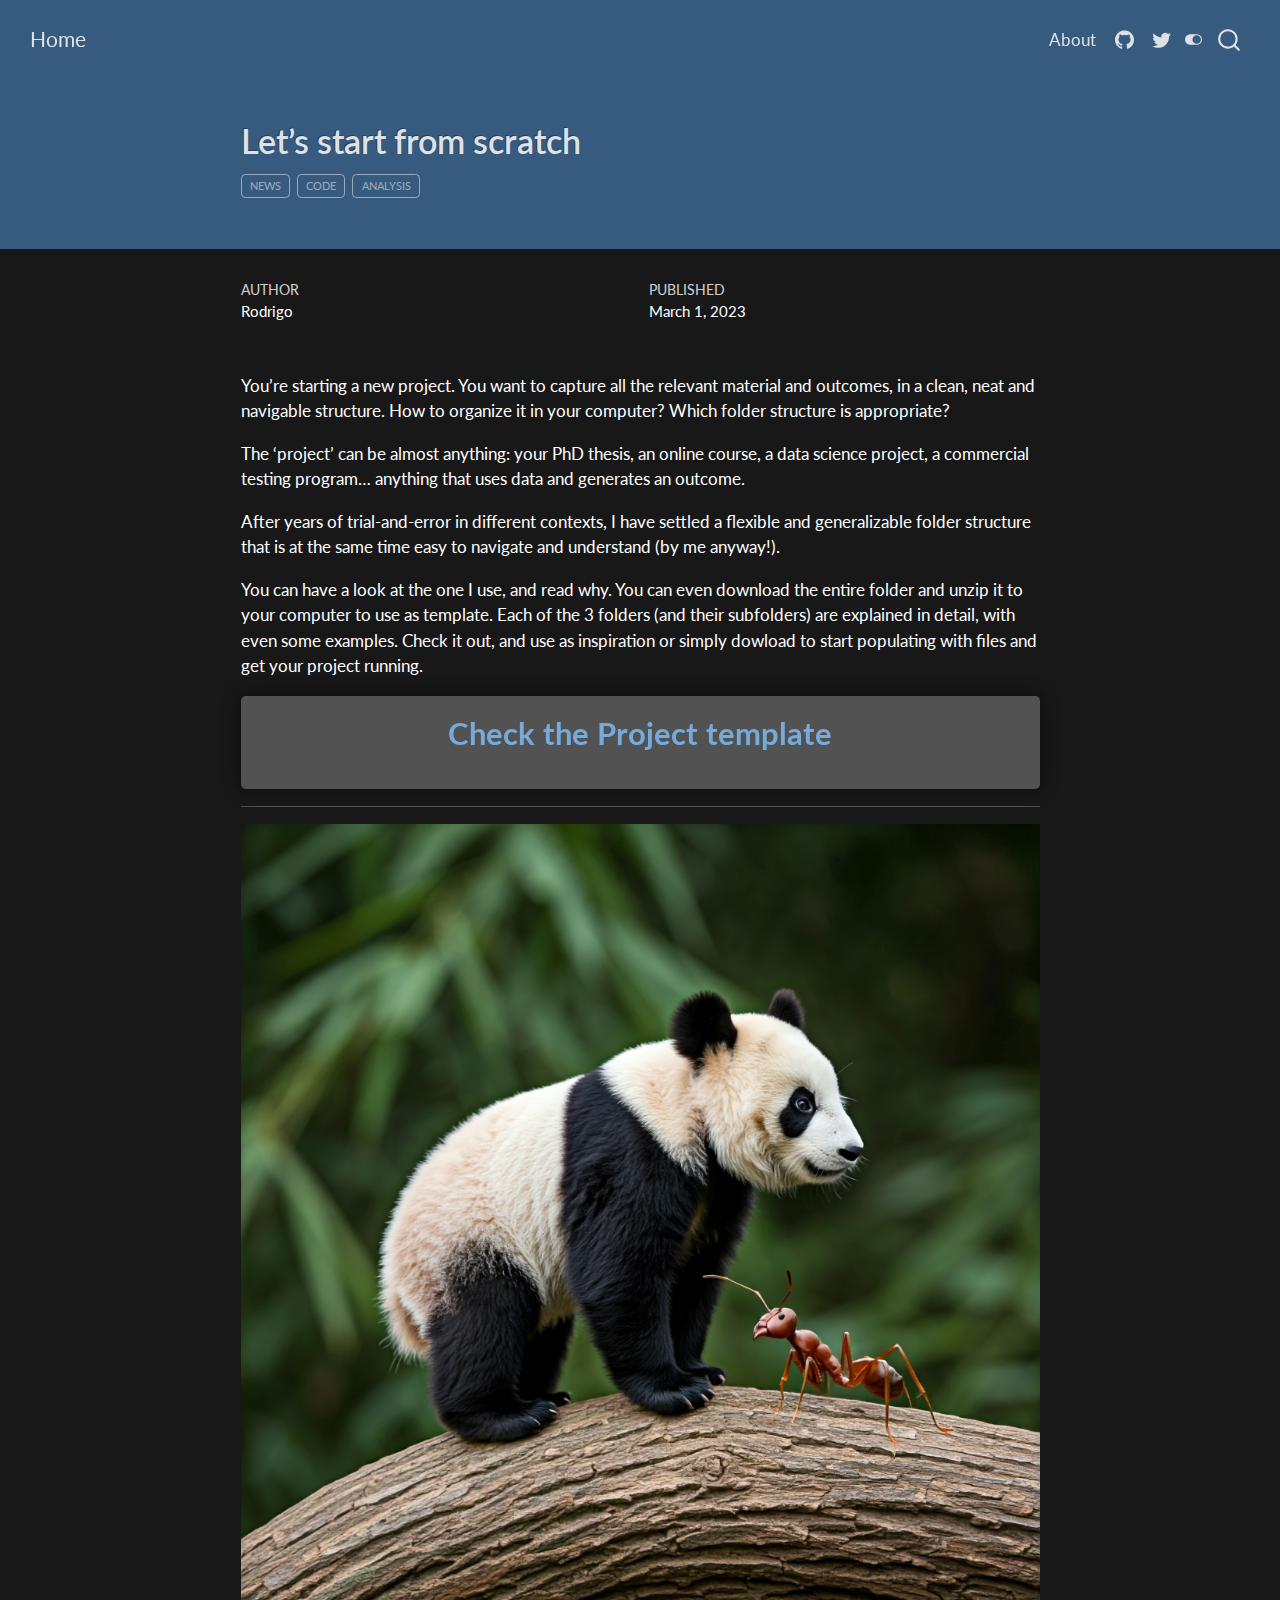
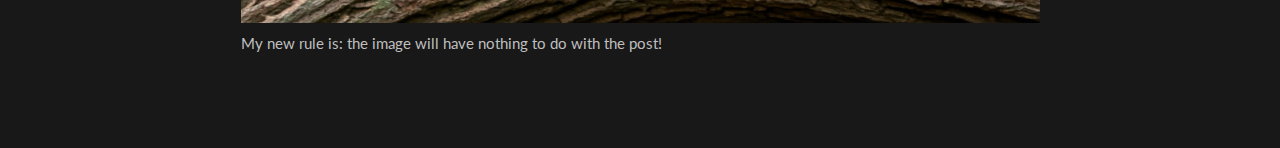
==== posts/post-with-code/index.html @ f899d39d "initial" ====
<!DOCTYPE html>
<html xmlns="http://www.w3.org/1999/xhtml" lang="en" xml:lang="en"><head>

<meta charset="utf-8">
<meta name="generator" content="quarto-1.7.1">

<meta name="viewport" content="width=device-width, initial-scale=1.0, user-scalable=yes">

<meta name="author" content="Rodrigo">
<meta name="dcterms.date" content="2023-03-01">

<title>Let’s start from scratch – Home</title>
<style>
code{white-space: pre-wrap;}
span.smallcaps{font-variant: small-caps;}
div.columns{display: flex; gap: min(4vw, 1.5em);}
div.column{flex: auto; overflow-x: auto;}
div.hanging-indent{margin-left: 1.5em; text-indent: -1.5em;}
ul.task-list{list-style: none;}
ul.task-list li input[type="checkbox"] {
  width: 0.8em;
  margin: 0 0.8em 0.2em -1em; /* quarto-specific, see https://github.com/quarto-dev/quarto-cli/issues/4556 */ 
  vertical-align: middle;
}
</style>


<script src="../../site_libs/quarto-nav/quarto-nav.js"></script>
<script src="../../site_libs/quarto-nav/headroom.min.js"></script>
<script src="../../site_libs/clipboard/clipboard.min.js"></script>
<script src="../../site_libs/quarto-search/autocomplete.umd.js"></script>
<script src="../../site_libs/quarto-search/fuse.min.js"></script>
<script src="../../site_libs/quarto-search/quarto-search.js"></script>
<meta name="quarto:offset" content="../../">
<script src="../../site_libs/quarto-html/quarto.js"></script>
<script src="../../site_libs/quarto-html/popper.min.js"></script>
<script src="../../site_libs/quarto-html/tippy.umd.min.js"></script>
<script src="../../site_libs/quarto-html/anchor.min.js"></script>
<link href="../../site_libs/quarto-html/tippy.css" rel="stylesheet">
<link href="../../site_libs/quarto-html/quarto-syntax-highlighting-2bb0ec5e928ee8c40b12725cb7836c35.css" rel="stylesheet" class="quarto-color-scheme" id="quarto-text-highlighting-styles">
<link href="../../site_libs/quarto-html/quarto-syntax-highlighting-dark-31d8df3fb4b3ebd213a509f950828e75.css" rel="stylesheet" class="quarto-color-scheme quarto-color-alternate" id="quarto-text-highlighting-styles">
<script src="../../site_libs/bootstrap/bootstrap.min.js"></script>
<link href="../../site_libs/bootstrap/bootstrap-icons.css" rel="stylesheet">
<link href="../../site_libs/bootstrap/bootstrap-4a5708b4296f1c5e89407ef64fa4f754.min.css" rel="stylesheet" append-hash="true" class="quarto-color-scheme" id="quarto-bootstrap" data-mode="dark">
<link href="../../site_libs/bootstrap/bootstrap-dark-931bd04223ba393d16725f55895fe90c.min.css" rel="stylesheet" append-hash="true" class="quarto-color-scheme quarto-color-alternate" id="quarto-bootstrap" data-mode="dark">
<script id="quarto-search-options" type="application/json">{
  "location": "navbar",
  "copy-button": false,
  "collapse-after": 3,
  "panel-placement": "end",
  "type": "overlay",
  "limit": 50,
  "keyboard-shortcut": [
    "f",
    "/",
    "s"
  ],
  "show-item-context": false,
  "language": {
    "search-no-results-text": "No results",
    "search-matching-documents-text": "matching documents",
    "search-copy-link-title": "Copy link to search",
    "search-hide-matches-text": "Hide additional matches",
    "search-more-match-text": "more match in this document",
    "search-more-matches-text": "more matches in this document",
    "search-clear-button-title": "Clear",
    "search-text-placeholder": "",
    "search-detached-cancel-button-title": "Cancel",
    "search-submit-button-title": "Submit",
    "search-label": "Search"
  }
}</script>


</head>

<body class="nav-fixed fullcontent">

<div id="quarto-search-results"></div>
  <header id="quarto-header" class="headroom fixed-top quarto-banner">
    <nav class="navbar navbar-expand-lg " data-bs-theme="dark">
      <div class="navbar-container container-fluid">
      <div class="navbar-brand-container mx-auto">
    <a class="navbar-brand" href="../../index.html">
    <span class="navbar-title">Home</span>
    </a>
  </div>
            <div id="quarto-search" class="" title="Search"></div>
          <button class="navbar-toggler" type="button" data-bs-toggle="collapse" data-bs-target="#navbarCollapse" aria-controls="navbarCollapse" role="menu" aria-expanded="false" aria-label="Toggle navigation" onclick="if (window.quartoToggleHeadroom) { window.quartoToggleHeadroom(); }">
  <span class="navbar-toggler-icon"></span>
</button>
          <div class="collapse navbar-collapse" id="navbarCollapse">
            <ul class="navbar-nav navbar-nav-scroll ms-auto">
  <li class="nav-item">
    <a class="nav-link" href="../../about.html"> 
<span class="menu-text">About</span></a>
  </li>  
  <li class="nav-item compact">
    <a class="nav-link" href="https://github.com/rodrigo-j-goncalves"> <i class="bi bi-github" role="img">
</i> 
<span class="menu-text"></span></a>
  </li>  
  <li class="nav-item compact">
    <a class="nav-link" href="https://x.com/underwater_pea"> <i class="bi bi-twitter" role="img">
</i> 
<span class="menu-text"></span></a>
  </li>  
</ul>
          </div> <!-- /navcollapse -->
            <div class="quarto-navbar-tools">
  <a href="" class="quarto-color-scheme-toggle quarto-navigation-tool  px-1" onclick="window.quartoToggleColorScheme(); return false;" title="Toggle dark mode"><i class="bi"></i></a>
</div>
      </div> <!-- /container-fluid -->
    </nav>
</header>
<!-- content -->
<header id="title-block-header" class="quarto-title-block default page-columns page-full">
  <div class="quarto-title-banner page-columns page-full">
    <div class="quarto-title column-body">
      <h1 class="title">Let’s start from scratch</h1>
                                <div class="quarto-categories">
                <div class="quarto-category">news</div>
                <div class="quarto-category">code</div>
                <div class="quarto-category">analysis</div>
              </div>
                  </div>
  </div>
    
  
  <div class="quarto-title-meta">

      <div>
      <div class="quarto-title-meta-heading">Author</div>
      <div class="quarto-title-meta-contents">
               <p>Rodrigo </p>
            </div>
    </div>
      
      <div>
      <div class="quarto-title-meta-heading">Published</div>
      <div class="quarto-title-meta-contents">
        <p class="date">March 1, 2023</p>
      </div>
    </div>
    
      
    </div>
    
  
  </header><div id="quarto-content" class="quarto-container page-columns page-rows-contents page-layout-article page-navbar">
<!-- sidebar -->
<!-- margin-sidebar -->
    
<!-- main -->
<main class="content quarto-banner-title-block" id="quarto-document-content">





<p>You’re starting a new project. You want to capture all the relevant material and outcomes, in a clean, neat and navigable structure. How to organize it in your computer? Which folder structure is appropriate?</p>
<p>The ‘project’ can be almost anything: your PhD thesis, an online course, a data science project, a commercial testing program… anything that uses data and generates an outcome.</p>
<p>After years of trial-and-error in different contexts, I have settled a flexible and generalizable folder structure that is at the same time easy to navigate and understand (by me anyway!).</p>
<p>You can have a look at the one I use, and read why. You can even download the entire folder and unzip it to your computer to use as template. Each of the 3 folders (and their subfolders) are explained in detail, with even some examples. Check it out, and use as inspiration or simply dowload to start populating with files and get your project running.</p>
<div class="absolute" data-left="55%" data-top="55%" style="font-size:1.8em; padding: 0.5em 1em; background-color: rgba(255, 255, 255, .25); backdrop-filter: blur(5px); box-shadow: 0 0 1rem 0 rgba(0, 0, 0, .5); border-radius: 5px; text-align: center;">
<p><a href="https://github.com/rodrigo-j-goncalves/project-template"><strong>Check the Project template</strong></a></p>
</div>
<hr>
<div class="quarto-figure quarto-figure-center">
<figure class="figure">
<p><img src="Gemini_Generated_Image_lz8mcylz8mcylz8m.jpeg" class="img-fluid figure-img"></p>
<figcaption>My new rule is: the image will have nothing to do with the post!</figcaption>
</figure>
</div>



</main> <!-- /main -->
<script id="quarto-html-after-body" type="application/javascript">
window.document.addEventListener("DOMContentLoaded", function (event) {
  const toggleBodyColorMode = (bsSheetEl) => {
    const mode = bsSheetEl.getAttribute("data-mode");
    const bodyEl = window.document.querySelector("body");
    if (mode === "dark") {
      bodyEl.classList.add("quarto-dark");
      bodyEl.classList.remove("quarto-light");
    } else {
      bodyEl.classList.add("quarto-light");
      bodyEl.classList.remove("quarto-dark");
    }
  }
  const toggleBodyColorPrimary = () => {
    const bsSheetEl = window.document.querySelector("link#quarto-bootstrap");
    if (bsSheetEl) {
      toggleBodyColorMode(bsSheetEl);
    }
  }
  toggleBodyColorPrimary();  
  const disableStylesheet = (stylesheets) => {
    for (let i=0; i < stylesheets.length; i++) {
      const stylesheet = stylesheets[i];
      stylesheet.rel = 'prefetch';
    }
  }
  const enableStylesheet = (stylesheets) => {
    for (let i=0; i < stylesheets.length; i++) {
      const stylesheet = stylesheets[i];
      stylesheet.rel = 'stylesheet';
    }
  }
  const manageTransitions = (selector, allowTransitions) => {
    const els = window.document.querySelectorAll(selector);
    for (let i=0; i < els.length; i++) {
      const el = els[i];
      if (allowTransitions) {
        el.classList.remove('notransition');
      } else {
        el.classList.add('notransition');
      }
    }
  }
  const toggleGiscusIfUsed = (isAlternate, darkModeDefault) => {
    const baseTheme = document.querySelector('#giscus-base-theme')?.value ?? 'light';
    const alternateTheme = document.querySelector('#giscus-alt-theme')?.value ?? 'dark';
    let newTheme = '';
    if(darkModeDefault) {
      newTheme = isAlternate ? baseTheme : alternateTheme;
    } else {
      newTheme = isAlternate ? alternateTheme : baseTheme;
    }
    const changeGiscusTheme = () => {
      // From: https://github.com/giscus/giscus/issues/336
      const sendMessage = (message) => {
        const iframe = document.querySelector('iframe.giscus-frame');
        if (!iframe) return;
        iframe.contentWindow.postMessage({ giscus: message }, 'https://giscus.app');
      }
      sendMessage({
        setConfig: {
          theme: newTheme
        }
      });
    }
    const isGiscussLoaded = window.document.querySelector('iframe.giscus-frame') !== null;
    if (isGiscussLoaded) {
      changeGiscusTheme();
    }
  }
  const toggleColorMode = (alternate) => {
    // Switch the stylesheets
    const alternateStylesheets = window.document.querySelectorAll('link.quarto-color-scheme.quarto-color-alternate');
    manageTransitions('#quarto-margin-sidebar .nav-link', false);
    if (alternate) {
      enableStylesheet(alternateStylesheets);
      for (const sheetNode of alternateStylesheets) {
        if (sheetNode.id === "quarto-bootstrap") {
          toggleBodyColorMode(sheetNode);
        }
      }
    } else {
      disableStylesheet(alternateStylesheets);
      toggleBodyColorPrimary();
    }
    manageTransitions('#quarto-margin-sidebar .nav-link', true);
    // Switch the toggles
    const toggles = window.document.querySelectorAll('.quarto-color-scheme-toggle');
    for (let i=0; i < toggles.length; i++) {
      const toggle = toggles[i];
      if (toggle) {
        if (alternate) {
          toggle.classList.add("alternate");     
        } else {
          toggle.classList.remove("alternate");
        }
      }
    }
    // Hack to workaround the fact that safari doesn't
    // properly recolor the scrollbar when toggling (#1455)
    if (navigator.userAgent.indexOf('Safari') > 0 && navigator.userAgent.indexOf('Chrome') == -1) {
      manageTransitions("body", false);
      window.scrollTo(0, 1);
      setTimeout(() => {
        window.scrollTo(0, 0);
        manageTransitions("body", true);
      }, 40);  
    }
  }
  const isFileUrl = () => { 
    return window.location.protocol === 'file:';
  }
  const hasAlternateSentinel = () => {  
    let styleSentinel = getColorSchemeSentinel();
    if (styleSentinel !== null) {
      return styleSentinel === "alternate";
    } else {
      return false;
    }
  }
  const setStyleSentinel = (alternate) => {
    const value = alternate ? "alternate" : "default";
    if (!isFileUrl()) {
      window.localStorage.setItem("quarto-color-scheme", value);
    } else {
      localAlternateSentinel = value;
    }
  }
  const getColorSchemeSentinel = () => {
    if (!isFileUrl()) {
      const storageValue = window.localStorage.getItem("quarto-color-scheme");
      return storageValue != null ? storageValue : localAlternateSentinel;
    } else {
      return localAlternateSentinel;
    }
  }
  const darkModeDefault = true;
  let localAlternateSentinel = darkModeDefault ? 'alternate' : 'default';
  // Dark / light mode switch
  window.quartoToggleColorScheme = () => {
    // Read the current dark / light value 
    let toAlternate = !hasAlternateSentinel();
    toggleColorMode(toAlternate);
    setStyleSentinel(toAlternate);
    toggleGiscusIfUsed(toAlternate, darkModeDefault);
  };
  // Ensure there is a toggle, if there isn't float one in the top right
  if (window.document.querySelector('.quarto-color-scheme-toggle') === null) {
    const a = window.document.createElement('a');
    a.classList.add('top-right');
    a.classList.add('quarto-color-scheme-toggle');
    a.href = "";
    a.onclick = function() { try { window.quartoToggleColorScheme(); } catch {} return false; };
    const i = window.document.createElement("i");
    i.classList.add('bi');
    a.appendChild(i);
    window.document.body.appendChild(a);
  }
  // Switch to dark mode if need be
  if (hasAlternateSentinel()) {
    toggleColorMode(true);
  } else {
    toggleColorMode(false);
  }
  const icon = "";
  const anchorJS = new window.AnchorJS();
  anchorJS.options = {
    placement: 'right',
    icon: icon
  };
  anchorJS.add('.anchored');
  const isCodeAnnotation = (el) => {
    for (const clz of el.classList) {
      if (clz.startsWith('code-annotation-')) {                     
        return true;
      }
    }
    return false;
  }
  const onCopySuccess = function(e) {
    // button target
    const button = e.trigger;
    // don't keep focus
    button.blur();
    // flash "checked"
    button.classList.add('code-copy-button-checked');
    var currentTitle = button.getAttribute("title");
    button.setAttribute("title", "Copied!");
    let tooltip;
    if (window.bootstrap) {
      button.setAttribute("data-bs-toggle", "tooltip");
      button.setAttribute("data-bs-placement", "left");
      button.setAttribute("data-bs-title", "Copied!");
      tooltip = new bootstrap.Tooltip(button, 
        { trigger: "manual", 
          customClass: "code-copy-button-tooltip",
          offset: [0, -8]});
      tooltip.show();    
    }
    setTimeout(function() {
      if (tooltip) {
        tooltip.hide();
        button.removeAttribute("data-bs-title");
        button.removeAttribute("data-bs-toggle");
        button.removeAttribute("data-bs-placement");
      }
      button.setAttribute("title", currentTitle);
      button.classList.remove('code-copy-button-checked');
    }, 1000);
    // clear code selection
    e.clearSelection();
  }
  const getTextToCopy = function(trigger) {
      const codeEl = trigger.previousElementSibling.cloneNode(true);
      for (const childEl of codeEl.children) {
        if (isCodeAnnotation(childEl)) {
          childEl.remove();
        }
      }
      return codeEl.innerText;
  }
  const clipboard = new window.ClipboardJS('.code-copy-button:not([data-in-quarto-modal])', {
    text: getTextToCopy
  });
  clipboard.on('success', onCopySuccess);
  if (window.document.getElementById('quarto-embedded-source-code-modal')) {
    const clipboardModal = new window.ClipboardJS('.code-copy-button[data-in-quarto-modal]', {
      text: getTextToCopy,
      container: window.document.getElementById('quarto-embedded-source-code-modal')
    });
    clipboardModal.on('success', onCopySuccess);
  }
    var localhostRegex = new RegExp(/^(?:http|https):\/\/localhost\:?[0-9]*\//);
    var mailtoRegex = new RegExp(/^mailto:/);
      var filterRegex = new RegExp('/' + window.location.host + '/');
    var isInternal = (href) => {
        return filterRegex.test(href) || localhostRegex.test(href) || mailtoRegex.test(href);
    }
    // Inspect non-navigation links and adorn them if external
 	var links = window.document.querySelectorAll('a[href]:not(.nav-link):not(.navbar-brand):not(.toc-action):not(.sidebar-link):not(.sidebar-item-toggle):not(.pagination-link):not(.no-external):not([aria-hidden]):not(.dropdown-item):not(.quarto-navigation-tool):not(.about-link)');
    for (var i=0; i<links.length; i++) {
      const link = links[i];
      if (!isInternal(link.href)) {
        // undo the damage that might have been done by quarto-nav.js in the case of
        // links that we want to consider external
        if (link.dataset.originalHref !== undefined) {
          link.href = link.dataset.originalHref;
        }
      }
    }
  function tippyHover(el, contentFn, onTriggerFn, onUntriggerFn) {
    const config = {
      allowHTML: true,
      maxWidth: 500,
      delay: 100,
      arrow: false,
      appendTo: function(el) {
          return el.parentElement;
      },
      interactive: true,
      interactiveBorder: 10,
      theme: 'quarto',
      placement: 'bottom-start',
    };
    if (contentFn) {
      config.content = contentFn;
    }
    if (onTriggerFn) {
      config.onTrigger = onTriggerFn;
    }
    if (onUntriggerFn) {
      config.onUntrigger = onUntriggerFn;
    }
    window.tippy(el, config); 
  }
  const noterefs = window.document.querySelectorAll('a[role="doc-noteref"]');
  for (var i=0; i<noterefs.length; i++) {
    const ref = noterefs[i];
    tippyHover(ref, function() {
      // use id or data attribute instead here
      let href = ref.getAttribute('data-footnote-href') || ref.getAttribute('href');
      try { href = new URL(href).hash; } catch {}
      const id = href.replace(/^#\/?/, "");
      const note = window.document.getElementById(id);
      if (note) {
        return note.innerHTML;
      } else {
        return "";
      }
    });
  }
  const xrefs = window.document.querySelectorAll('a.quarto-xref');
  const processXRef = (id, note) => {
    // Strip column container classes
    const stripColumnClz = (el) => {
      el.classList.remove("page-full", "page-columns");
      if (el.children) {
        for (const child of el.children) {
          stripColumnClz(child);
        }
      }
    }
    stripColumnClz(note)
    if (id === null || id.startsWith('sec-')) {
      // Special case sections, only their first couple elements
      const container = document.createElement("div");
      if (note.children && note.children.length > 2) {
        container.appendChild(note.children[0].cloneNode(true));
        for (let i = 1; i < note.children.length; i++) {
          const child = note.children[i];
          if (child.tagName === "P" && child.innerText === "") {
            continue;
          } else {
            container.appendChild(child.cloneNode(true));
            break;
          }
        }
        if (window.Quarto?.typesetMath) {
          window.Quarto.typesetMath(container);
        }
        return container.innerHTML
      } else {
        if (window.Quarto?.typesetMath) {
          window.Quarto.typesetMath(note);
        }
        return note.innerHTML;
      }
    } else {
      // Remove any anchor links if they are present
      const anchorLink = note.querySelector('a.anchorjs-link');
      if (anchorLink) {
        anchorLink.remove();
      }
      if (window.Quarto?.typesetMath) {
        window.Quarto.typesetMath(note);
      }
      if (note.classList.contains("callout")) {
        return note.outerHTML;
      } else {
        return note.innerHTML;
      }
    }
  }
  for (var i=0; i<xrefs.length; i++) {
    const xref = xrefs[i];
    tippyHover(xref, undefined, function(instance) {
      instance.disable();
      let url = xref.getAttribute('href');
      let hash = undefined; 
      if (url.startsWith('#')) {
        hash = url;
      } else {
        try { hash = new URL(url).hash; } catch {}
      }
      if (hash) {
        const id = hash.replace(/^#\/?/, "");
        const note = window.document.getElementById(id);
        if (note !== null) {
          try {
            const html = processXRef(id, note.cloneNode(true));
            instance.setContent(html);
          } finally {
            instance.enable();
            instance.show();
          }
        } else {
          // See if we can fetch this
          fetch(url.split('#')[0])
          .then(res => res.text())
          .then(html => {
            const parser = new DOMParser();
            const htmlDoc = parser.parseFromString(html, "text/html");
            const note = htmlDoc.getElementById(id);
            if (note !== null) {
              const html = processXRef(id, note);
              instance.setContent(html);
            } 
          }).finally(() => {
            instance.enable();
            instance.show();
          });
        }
      } else {
        // See if we can fetch a full url (with no hash to target)
        // This is a special case and we should probably do some content thinning / targeting
        fetch(url)
        .then(res => res.text())
        .then(html => {
          const parser = new DOMParser();
          const htmlDoc = parser.parseFromString(html, "text/html");
          const note = htmlDoc.querySelector('main.content');
          if (note !== null) {
            // This should only happen for chapter cross references
            // (since there is no id in the URL)
            // remove the first header
            if (note.children.length > 0 && note.children[0].tagName === "HEADER") {
              note.children[0].remove();
            }
            const html = processXRef(null, note);
            instance.setContent(html);
          } 
        }).finally(() => {
          instance.enable();
          instance.show();
        });
      }
    }, function(instance) {
    });
  }
      let selectedAnnoteEl;
      const selectorForAnnotation = ( cell, annotation) => {
        let cellAttr = 'data-code-cell="' + cell + '"';
        let lineAttr = 'data-code-annotation="' +  annotation + '"';
        const selector = 'span[' + cellAttr + '][' + lineAttr + ']';
        return selector;
      }
      const selectCodeLines = (annoteEl) => {
        const doc = window.document;
        const targetCell = annoteEl.getAttribute("data-target-cell");
        const targetAnnotation = annoteEl.getAttribute("data-target-annotation");
        const annoteSpan = window.document.querySelector(selectorForAnnotation(targetCell, targetAnnotation));
        const lines = annoteSpan.getAttribute("data-code-lines").split(",");
        const lineIds = lines.map((line) => {
          return targetCell + "-" + line;
        })
        let top = null;
        let height = null;
        let parent = null;
        if (lineIds.length > 0) {
            //compute the position of the single el (top and bottom and make a div)
            const el = window.document.getElementById(lineIds[0]);
            top = el.offsetTop;
            height = el.offsetHeight;
            parent = el.parentElement.parentElement;
          if (lineIds.length > 1) {
            const lastEl = window.document.getElementById(lineIds[lineIds.length - 1]);
            const bottom = lastEl.offsetTop + lastEl.offsetHeight;
            height = bottom - top;
          }
          if (top !== null && height !== null && parent !== null) {
            // cook up a div (if necessary) and position it 
            let div = window.document.getElementById("code-annotation-line-highlight");
            if (div === null) {
              div = window.document.createElement("div");
              div.setAttribute("id", "code-annotation-line-highlight");
              div.style.position = 'absolute';
              parent.appendChild(div);
            }
            div.style.top = top - 2 + "px";
            div.style.height = height + 4 + "px";
            div.style.left = 0;
            let gutterDiv = window.document.getElementById("code-annotation-line-highlight-gutter");
            if (gutterDiv === null) {
              gutterDiv = window.document.createElement("div");
              gutterDiv.setAttribute("id", "code-annotation-line-highlight-gutter");
              gutterDiv.style.position = 'absolute';
              const codeCell = window.document.getElementById(targetCell);
              const gutter = codeCell.querySelector('.code-annotation-gutter');
              gutter.appendChild(gutterDiv);
            }
            gutterDiv.style.top = top - 2 + "px";
            gutterDiv.style.height = height + 4 + "px";
          }
          selectedAnnoteEl = annoteEl;
        }
      };
      const unselectCodeLines = () => {
        const elementsIds = ["code-annotation-line-highlight", "code-annotation-line-highlight-gutter"];
        elementsIds.forEach((elId) => {
          const div = window.document.getElementById(elId);
          if (div) {
            div.remove();
          }
        });
        selectedAnnoteEl = undefined;
      };
        // Handle positioning of the toggle
    window.addEventListener(
      "resize",
      throttle(() => {
        elRect = undefined;
        if (selectedAnnoteEl) {
          selectCodeLines(selectedAnnoteEl);
        }
      }, 10)
    );
    function throttle(fn, ms) {
    let throttle = false;
    let timer;
      return (...args) => {
        if(!throttle) { // first call gets through
            fn.apply(this, args);
            throttle = true;
        } else { // all the others get throttled
            if(timer) clearTimeout(timer); // cancel #2
            timer = setTimeout(() => {
              fn.apply(this, args);
              timer = throttle = false;
            }, ms);
        }
      };
    }
      // Attach click handler to the DT
      const annoteDls = window.document.querySelectorAll('dt[data-target-cell]');
      for (const annoteDlNode of annoteDls) {
        annoteDlNode.addEventListener('click', (event) => {
          const clickedEl = event.target;
          if (clickedEl !== selectedAnnoteEl) {
            unselectCodeLines();
            const activeEl = window.document.querySelector('dt[data-target-cell].code-annotation-active');
            if (activeEl) {
              activeEl.classList.remove('code-annotation-active');
            }
            selectCodeLines(clickedEl);
            clickedEl.classList.add('code-annotation-active');
          } else {
            // Unselect the line
            unselectCodeLines();
            clickedEl.classList.remove('code-annotation-active');
          }
        });
      }
  const findCites = (el) => {
    const parentEl = el.parentElement;
    if (parentEl) {
      const cites = parentEl.dataset.cites;
      if (cites) {
        return {
          el,
          cites: cites.split(' ')
        };
      } else {
        return findCites(el.parentElement)
      }
    } else {
      return undefined;
    }
  };
  var bibliorefs = window.document.querySelectorAll('a[role="doc-biblioref"]');
  for (var i=0; i<bibliorefs.length; i++) {
    const ref = bibliorefs[i];
    const citeInfo = findCites(ref);
    if (citeInfo) {
      tippyHover(citeInfo.el, function() {
        var popup = window.document.createElement('div');
        citeInfo.cites.forEach(function(cite) {
          var citeDiv = window.document.createElement('div');
          citeDiv.classList.add('hanging-indent');
          citeDiv.classList.add('csl-entry');
          var biblioDiv = window.document.getElementById('ref-' + cite);
          if (biblioDiv) {
            citeDiv.innerHTML = biblioDiv.innerHTML;
          }
          popup.appendChild(citeDiv);
        });
        return popup.innerHTML;
      });
    }
  }
});
</script>
</div> <!-- /content -->




</body></html>
---- site_libs/quarto-html/tippy.css ----
.tippy-box[data-animation=fade][data-state=hidden]{opacity:0}[data-tippy-root]{max-width:calc(100vw - 10px)}.tippy-box{position:relative;background-color:#333;color:#fff;border-radius:4px;font-size:14px;line-height:1.4;white-space:normal;outline:0;transition-property:transform,visibility,opacity}.tippy-box[data-placement^=top]>.tippy-arrow{bottom:0}.tippy-box[data-placement^=top]>.tippy-arrow:before{bottom:-7px;left:0;border-width:8px 8px 0;border-top-color:initial;transform-origin:center top}.tippy-box[data-placement^=bottom]>.tippy-arrow{top:0}.tippy-box[data-placement^=bottom]>.tippy-arrow:before{top:-7px;left:0;border-width:0 8px 8px;border-bottom-color:initial;transform-origin:center bottom}.tippy-box[data-placement^=left]>.tippy-arrow{right:0}.tippy-box[data-placement^=left]>.tippy-arrow:before{border-width:8px 0 8px 8px;border-left-color:initial;right:-7px;transform-origin:center left}.tippy-box[data-placement^=right]>.tippy-arrow{left:0}.tippy-box[data-placement^=right]>.tippy-arrow:before{left:-7px;border-width:8px 8px 8px 0;border-right-color:initial;transform-origin:center right}.tippy-box[data-inertia][data-state=visible]{transition-timing-function:cubic-bezier(.54,1.5,.38,1.11)}.tippy-arrow{width:16px;height:16px;color:#333}.tippy-arrow:before{content:"";position:absolute;border-color:transparent;border-style:solid}.tippy-content{position:relative;padding:5px 9px;z-index:1}
---- site_libs/quarto-html/quarto-syntax-highlighting-2bb0ec5e928ee8c40b12725cb7836c35.css ----
/* quarto syntax highlight colors */
:root {
  --quarto-hl-ot-color: #003B4F;
  --quarto-hl-at-color: #657422;
  --quarto-hl-ss-color: #20794D;
  --quarto-hl-an-color: #5E5E5E;
  --quarto-hl-fu-color: #4758AB;
  --quarto-hl-st-color: #20794D;
  --quarto-hl-cf-color: #003B4F;
  --quarto-hl-op-color: #5E5E5E;
  --quarto-hl-er-color: #AD0000;
  --quarto-hl-bn-color: #AD0000;
  --quarto-hl-al-color: #AD0000;
  --quarto-hl-va-color: #111111;
  --quarto-hl-bu-color: inherit;
  --quarto-hl-ex-color: inherit;
  --quarto-hl-pp-color: #AD0000;
  --quarto-hl-in-color: #5E5E5E;
  --quarto-hl-vs-color: #20794D;
  --quarto-hl-wa-color: #5E5E5E;
  --quarto-hl-do-color: #5E5E5E;
  --quarto-hl-im-color: #00769E;
  --quarto-hl-ch-color: #20794D;
  --quarto-hl-dt-color: #AD0000;
  --quarto-hl-fl-color: #AD0000;
  --quarto-hl-co-color: #5E5E5E;
  --quarto-hl-cv-color: #5E5E5E;
  --quarto-hl-cn-color: #8f5902;
  --quarto-hl-sc-color: #5E5E5E;
  --quarto-hl-dv-color: #AD0000;
  --quarto-hl-kw-color: #003B4F;
}

/* other quarto variables */
:root {
  --quarto-font-monospace: SFMono-Regular, Menlo, Monaco, Consolas, "Liberation Mono", "Courier New", monospace;
}

pre > code.sourceCode > span {
  color: #003B4F;
}

code span {
  color: #003B4F;
}

code.sourceCode > span {
  color: #003B4F;
}

div.sourceCode,
div.sourceCode pre.sourceCode {
  color: #003B4F;
}

code span.ot {
  color: #003B4F;
  font-style: inherit;
}

code span.at {
  color: #657422;
  font-style: inherit;
}

code span.ss {
  color: #20794D;
  font-style: inherit;
}

code span.an {
  color: #5E5E5E;
  font-style: inherit;
}

code span.fu {
  color: #4758AB;
  font-style: inherit;
}

code span.st {
  color: #20794D;
  font-style: inherit;
}

code span.cf {
  color: #003B4F;
  font-weight: bold;
  font-style: inherit;
}

code span.op {
  color: #5E5E5E;
  font-style: inherit;
}

code span.er {
  color: #AD0000;
  font-style: inherit;
}

code span.bn {
  color: #AD0000;
  font-style: inherit;
}

code span.al {
  color: #AD0000;
  font-style: inherit;
}

code span.va {
  color: #111111;
  font-style: inherit;
}

code span.bu {
  font-style: inherit;
}

code span.ex {
  font-style: inherit;
}

code span.pp {
  color: #AD0000;
  font-style: inherit;
}

code span.in {
  color: #5E5E5E;
  font-style: inherit;
}

code span.vs {
  color: #20794D;
  font-style: inherit;
}

code span.wa {
  color: #5E5E5E;
  font-style: italic;
}

code span.do {
  color: #5E5E5E;
  font-style: italic;
}

code span.im {
  color: #00769E;
  font-style: inherit;
}

code span.ch {
  color: #20794D;
  font-style: inherit;
}

code span.dt {
  color: #AD0000;
  font-style: inherit;
}

code span.fl {
  color: #AD0000;
  font-style: inherit;
}

code span.co {
  color: #5E5E5E;
  font-style: inherit;
}

code span.cv {
  color: #5E5E5E;
  font-style: italic;
}

code span.cn {
  color: #8f5902;
  font-style: inherit;
}

code span.sc {
  color: #5E5E5E;
  font-style: inherit;
}

code span.dv {
  color: #AD0000;
  font-style: inherit;
}

code span.kw {
  color: #003B4F;
  font-weight: bold;
  font-style: inherit;
}

.prevent-inlining {
  content: "</";
}

/*# sourceMappingURL=19f092463d072746cc4f6bf8e61a2a2d.css.map */
---- site_libs/quarto-html/quarto-syntax-highlighting-dark-31d8df3fb4b3ebd213a509f950828e75.css ----
/* quarto syntax highlight colors */
:root {
  --quarto-hl-al-color: #f07178;
  --quarto-hl-an-color: #d4d0ab;
  --quarto-hl-at-color: #00e0e0;
  --quarto-hl-bn-color: #d4d0ab;
  --quarto-hl-bu-color: #abe338;
  --quarto-hl-ch-color: #abe338;
  --quarto-hl-co-color: #f8f8f2;
  --quarto-hl-cv-color: #ffd700;
  --quarto-hl-cn-color: #ffd700;
  --quarto-hl-cf-color: #ffa07a;
  --quarto-hl-dt-color: #ffa07a;
  --quarto-hl-dv-color: #d4d0ab;
  --quarto-hl-do-color: #f8f8f2;
  --quarto-hl-er-color: #f07178;
  --quarto-hl-ex-color: #00e0e0;
  --quarto-hl-fl-color: #d4d0ab;
  --quarto-hl-fu-color: #ffa07a;
  --quarto-hl-im-color: #abe338;
  --quarto-hl-in-color: #d4d0ab;
  --quarto-hl-kw-color: #ffa07a;
  --quarto-hl-op-color: #ffa07a;
  --quarto-hl-ot-color: #00e0e0;
  --quarto-hl-pp-color: #dcc6e0;
  --quarto-hl-re-color: #00e0e0;
  --quarto-hl-sc-color: #abe338;
  --quarto-hl-ss-color: #abe338;
  --quarto-hl-st-color: #abe338;
  --quarto-hl-va-color: #00e0e0;
  --quarto-hl-vs-color: #abe338;
  --quarto-hl-wa-color: #dcc6e0;
}

/* other quarto variables */
:root {
  --quarto-font-monospace: SFMono-Regular, Menlo, Monaco, Consolas, "Liberation Mono", "Courier New", monospace;
}

code span.al {
  background-color: #2a0f15;
  font-weight: bold;
  color: #f07178;
}

code span.an {
  color: #d4d0ab;
}

code span.at {
  color: #00e0e0;
}

code span.bn {
  color: #d4d0ab;
}

code span.bu {
  color: #abe338;
}

code span.ch {
  color: #abe338;
}

code span.co {
  font-style: italic;
  color: #f8f8f2;
}

code span.cv {
  color: #ffd700;
}

code span.cn {
  color: #ffd700;
}

code span.cf {
  font-weight: bold;
  color: #ffa07a;
}

code span.dt {
  color: #ffa07a;
}

code span.dv {
  color: #d4d0ab;
}

code span.do {
  color: #f8f8f2;
}

code span.er {
  color: #f07178;
  text-decoration: underline;
}

code span.ex {
  font-weight: bold;
  color: #00e0e0;
}

code span.fl {
  color: #d4d0ab;
}

code span.fu {
  color: #ffa07a;
}

code span.im {
  color: #abe338;
}

code span.in {
  color: #d4d0ab;
}

code span.kw {
  font-weight: bold;
  color: #ffa07a;
}

pre > code.sourceCode > span {
  color: #f8f8f2;
}

code span {
  color: #f8f8f2;
}

code.sourceCode > span {
  color: #f8f8f2;
}

div.sourceCode,
div.sourceCode pre.sourceCode {
  color: #f8f8f2;
}

code span.op {
  color: #ffa07a;
}

code span.ot {
  color: #00e0e0;
}

code span.pp {
  color: #dcc6e0;
}

code span.re {
  background-color: #f8f8f2;
  color: #00e0e0;
}

code span.sc {
  color: #abe338;
}

code span.ss {
  color: #abe338;
}

code span.st {
  color: #abe338;
}

code span.va {
  color: #00e0e0;
}

code span.vs {
  color: #abe338;
}

code span.wa {
  color: #dcc6e0;
}

.prevent-inlining {
  content: "</";
}

/*# sourceMappingURL=7ace9a6c584d7109eb684e60f0509f90.css.map */
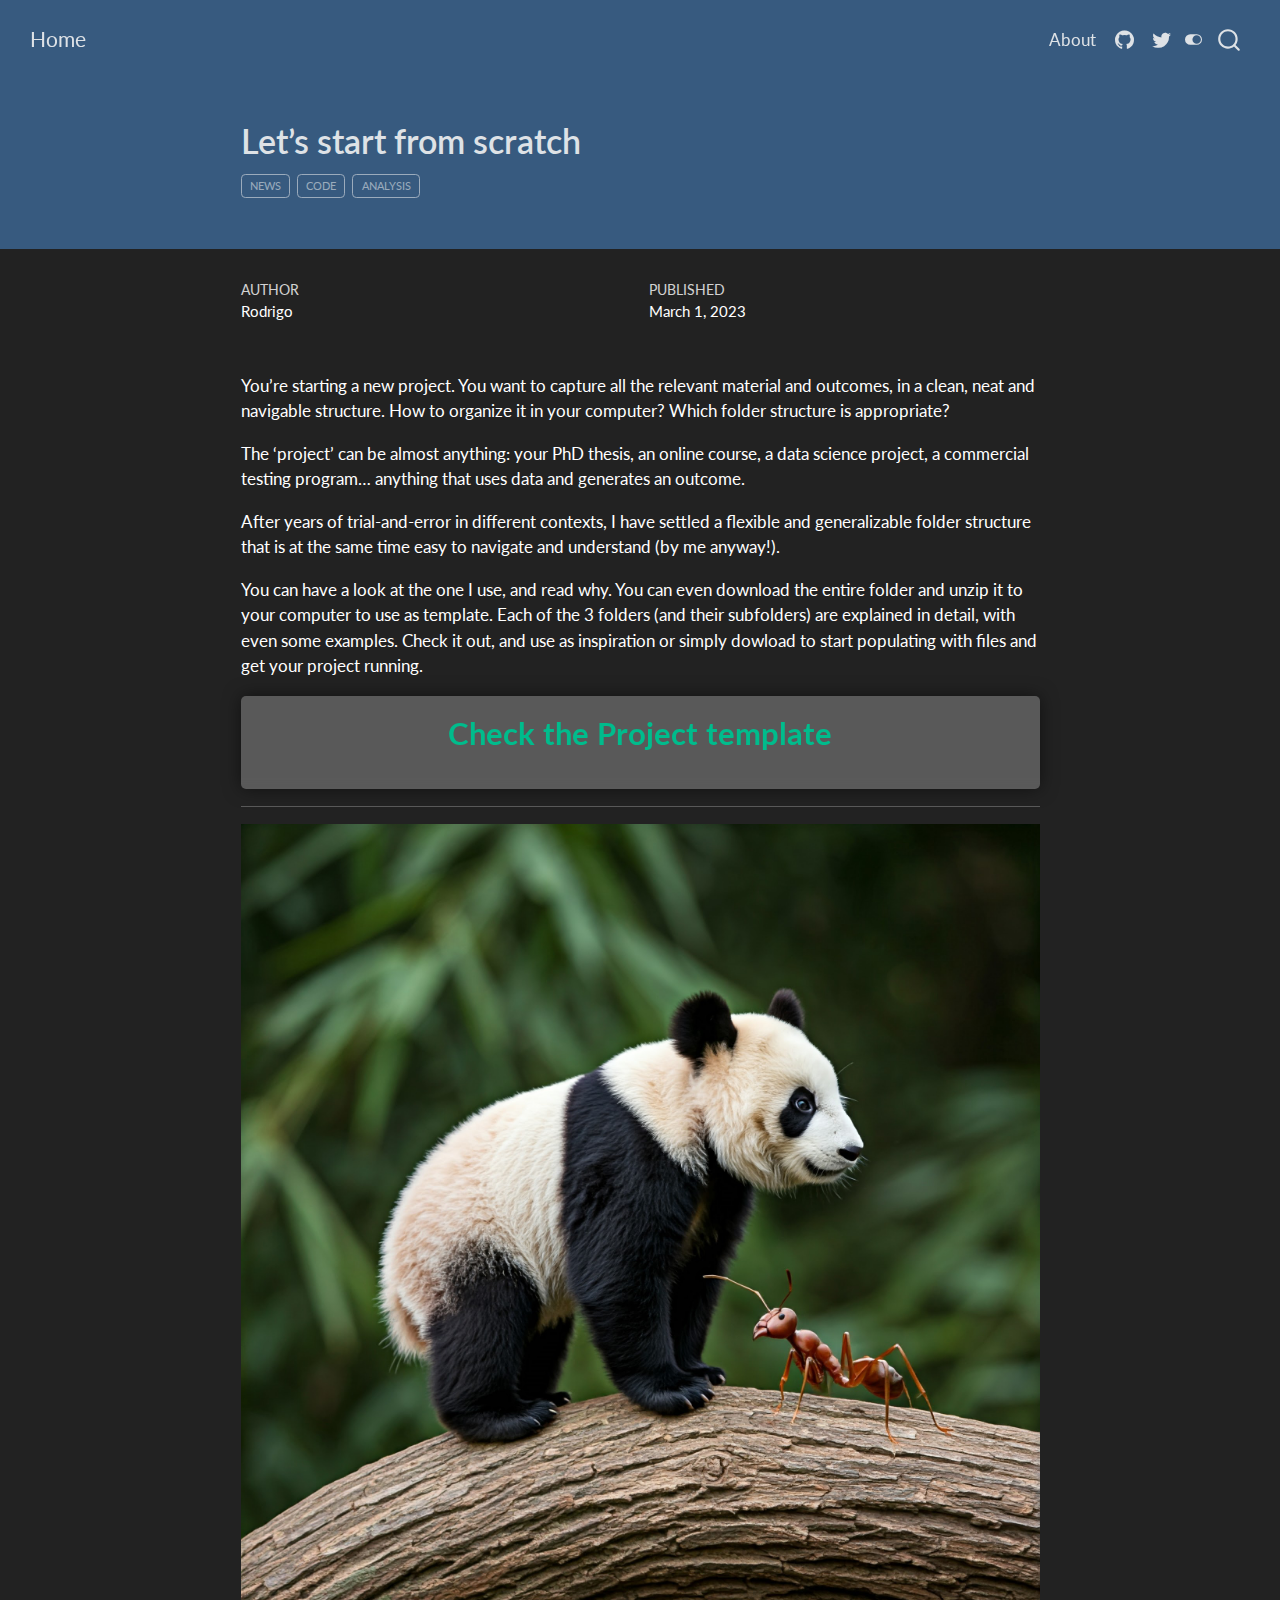
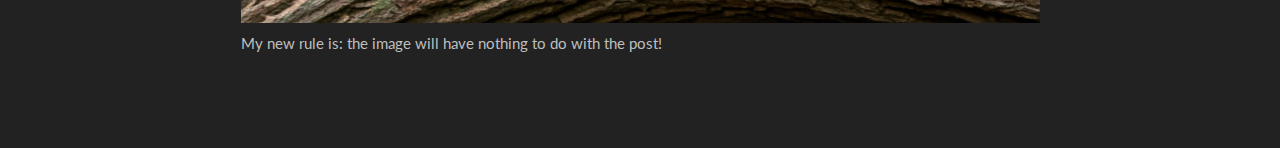
==== commit e364f6a4: "improve themes" ====
--- a/posts/post-with-code/index.html
+++ b/posts/post-with-code/index.html
@@ -41,8 +41,8 @@
 <link href="../../site_libs/quarto-html/quarto-syntax-highlighting-dark-31d8df3fb4b3ebd213a509f950828e75.css" rel="stylesheet" class="quarto-color-scheme quarto-color-alternate" id="quarto-text-highlighting-styles">
 <script src="../../site_libs/bootstrap/bootstrap.min.js"></script>
 <link href="../../site_libs/bootstrap/bootstrap-icons.css" rel="stylesheet">
-<link href="../../site_libs/bootstrap/bootstrap-4a5708b4296f1c5e89407ef64fa4f754.min.css" rel="stylesheet" append-hash="true" class="quarto-color-scheme" id="quarto-bootstrap" data-mode="dark">
-<link href="../../site_libs/bootstrap/bootstrap-dark-931bd04223ba393d16725f55895fe90c.min.css" rel="stylesheet" append-hash="true" class="quarto-color-scheme quarto-color-alternate" id="quarto-bootstrap" data-mode="dark">
+<link href="../../site_libs/bootstrap/bootstrap-24ad075b21d75f1d6e94929729739b90.min.css" rel="stylesheet" append-hash="true" class="quarto-color-scheme" id="quarto-bootstrap" data-mode="light">
+<link href="../../site_libs/bootstrap/bootstrap-dark-7dce50e077d35fe26446cb22c4cb10bc.min.css" rel="stylesheet" append-hash="true" class="quarto-color-scheme quarto-color-alternate" id="quarto-bootstrap" data-mode="dark">
 <script id="quarto-search-options" type="application/json">{
   "location": "navbar",
   "copy-button": false,
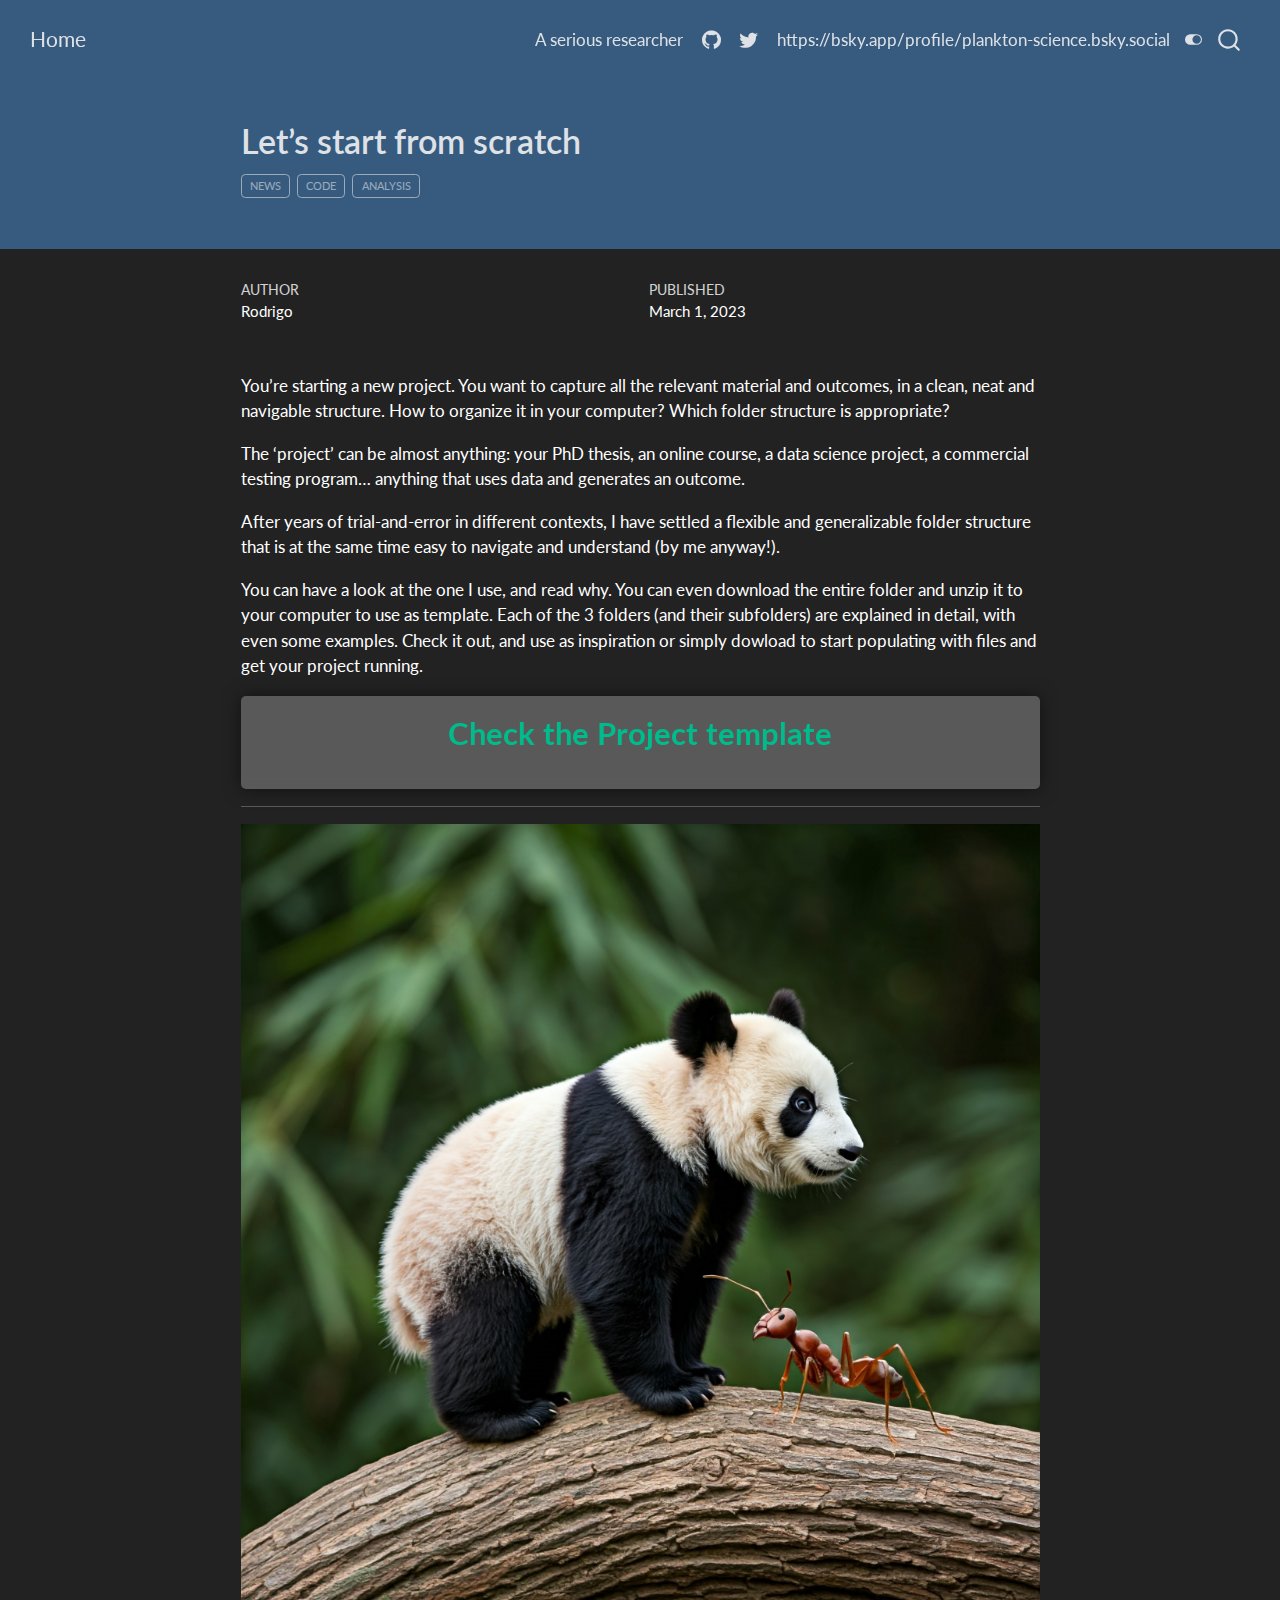
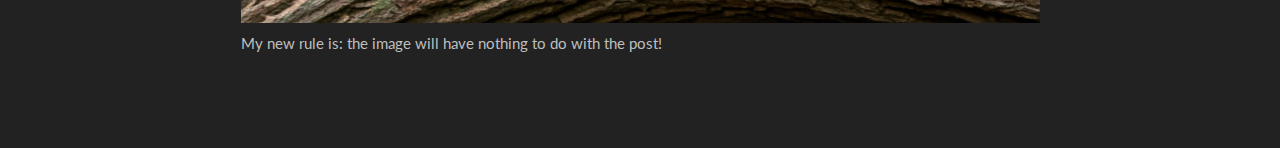
==== commit c84132a1: "updated About" ====
--- a/posts/post-with-code/index.html
+++ b/posts/post-with-code/index.html
@@ -93,7 +93,7 @@
             <ul class="navbar-nav navbar-nav-scroll ms-auto">
   <li class="nav-item">
     <a class="nav-link" href="../../about.html"> 
-<span class="menu-text">About</span></a>
+<span class="menu-text">A serious researcher</span></a>
   </li>  
   <li class="nav-item compact">
     <a class="nav-link" href="https://github.com/rodrigo-j-goncalves"> <i class="bi bi-github" role="img">
@@ -104,6 +104,10 @@
     <a class="nav-link" href="https://x.com/underwater_pea"> <i class="bi bi-twitter" role="img">
 </i> 
 <span class="menu-text"></span></a>
+  </li>  
+  <li class="nav-item">
+    <a class="nav-link" href="https://bsky.app/profile/plankton-science.bsky.social"> 
+<span class="menu-text">https://bsky.app/profile/plankton-science.bsky.social</span></a>
   </li>  
 </ul>
           </div> <!-- /navcollapse -->
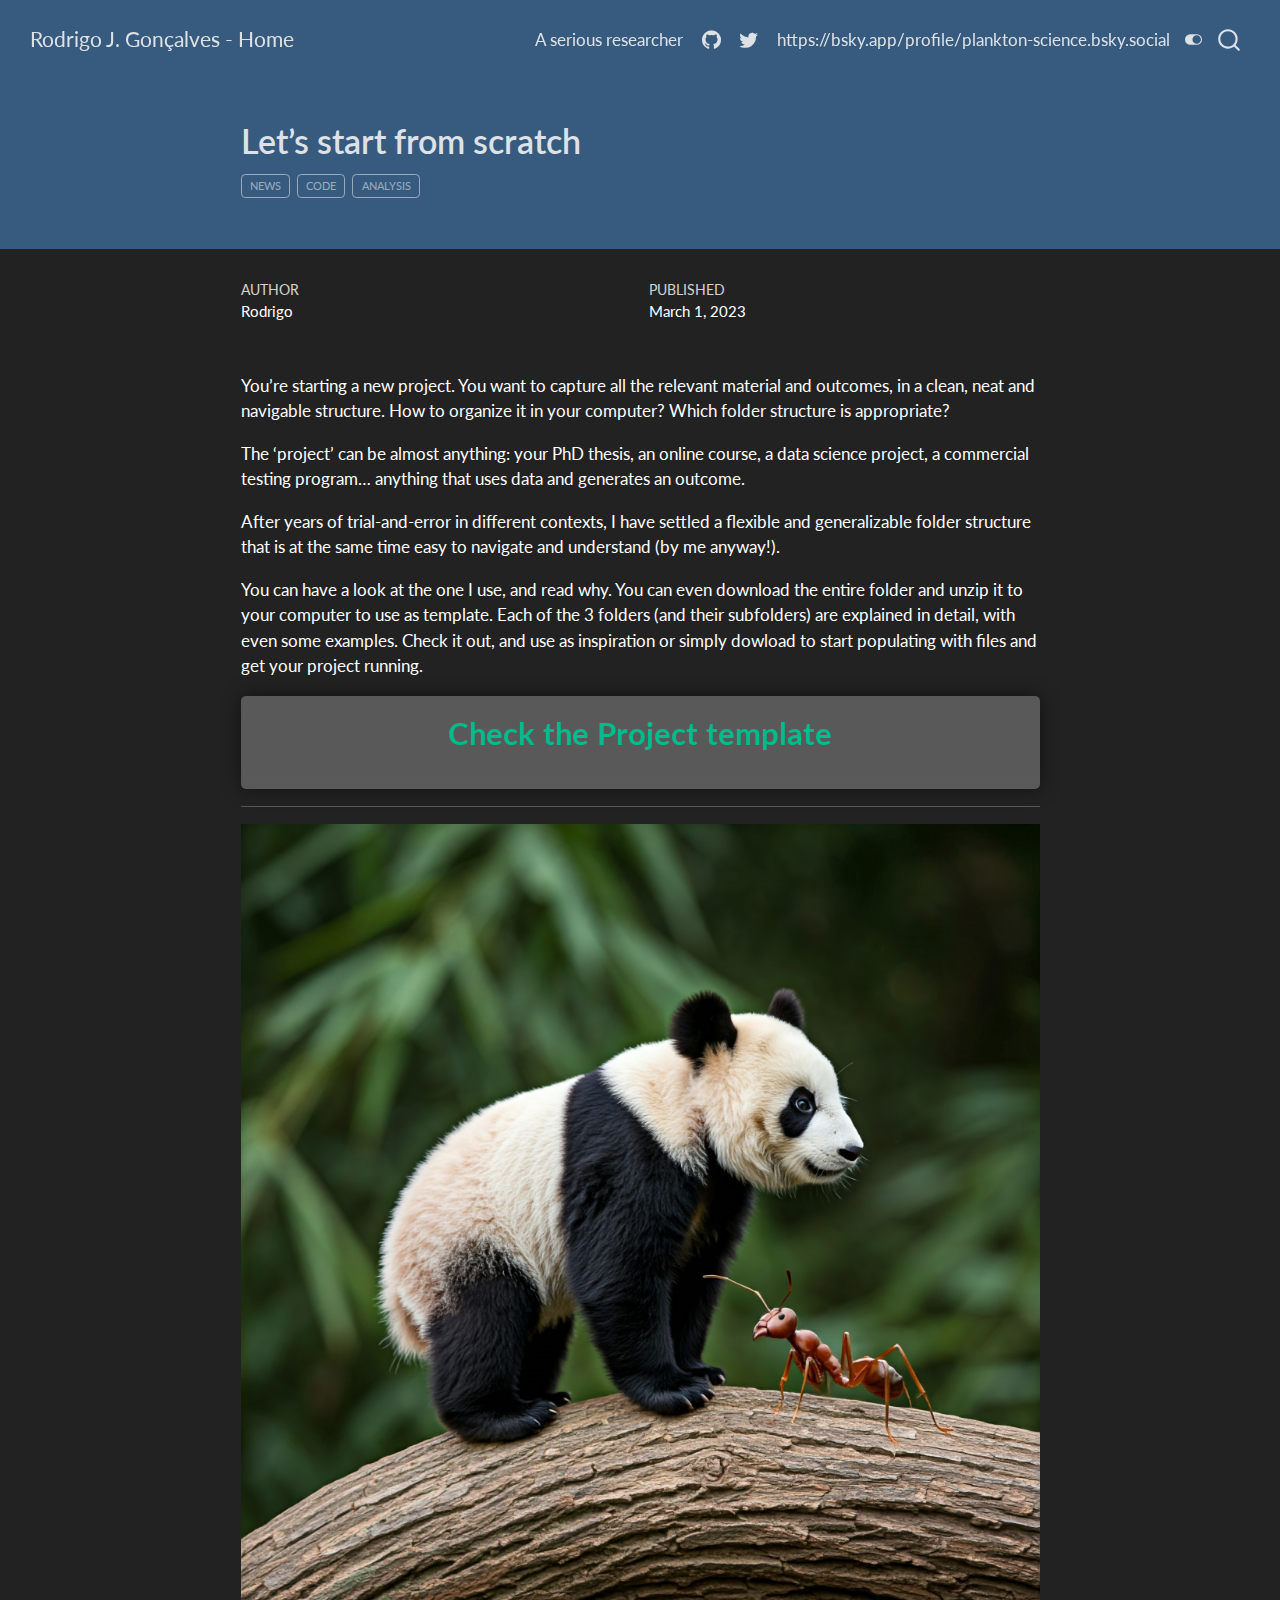
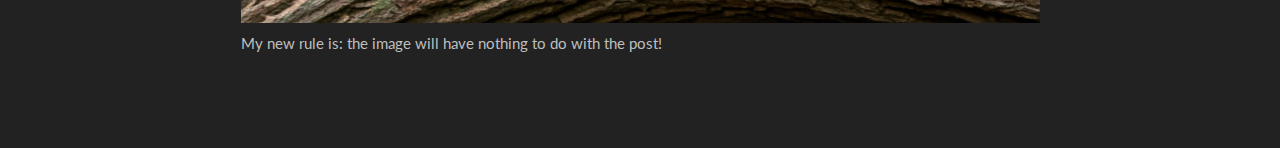
==== commit f6b2715d: "water post" ====
--- a/posts/post-with-code/index.html
+++ b/posts/post-with-code/index.html
@@ -9,7 +9,7 @@
 <meta name="author" content="Rodrigo">
 <meta name="dcterms.date" content="2023-03-01">
 
-<title>Let’s start from scratch – Home</title>
+<title>Let’s start from scratch – Rodrigo J. Gonçalves - Home</title>
 <style>
 code{white-space: pre-wrap;}
 span.smallcaps{font-variant: small-caps;}
@@ -72,6 +72,10 @@
 }</script>
 
 
+<meta name="twitter:title" content="Let’s start from scratch – Rodrigo J. Gonçalves - Home">
+<meta name="twitter:description" content="">
+<meta name="twitter:image" content="Gemini_Generated_Image_lz8mcylz8mcylz8m.jpeg">
+<meta name="twitter:card" content="summary_large_image">
 </head>
 
 <body class="nav-fixed fullcontent">
@@ -82,7 +86,7 @@
       <div class="navbar-container container-fluid">
       <div class="navbar-brand-container mx-auto">
     <a class="navbar-brand" href="../../index.html">
-    <span class="navbar-title">Home</span>
+    <span class="navbar-title">Rodrigo J. Gonçalves - Home</span>
     </a>
   </div>
             <div id="quarto-search" class="" title="Search"></div>
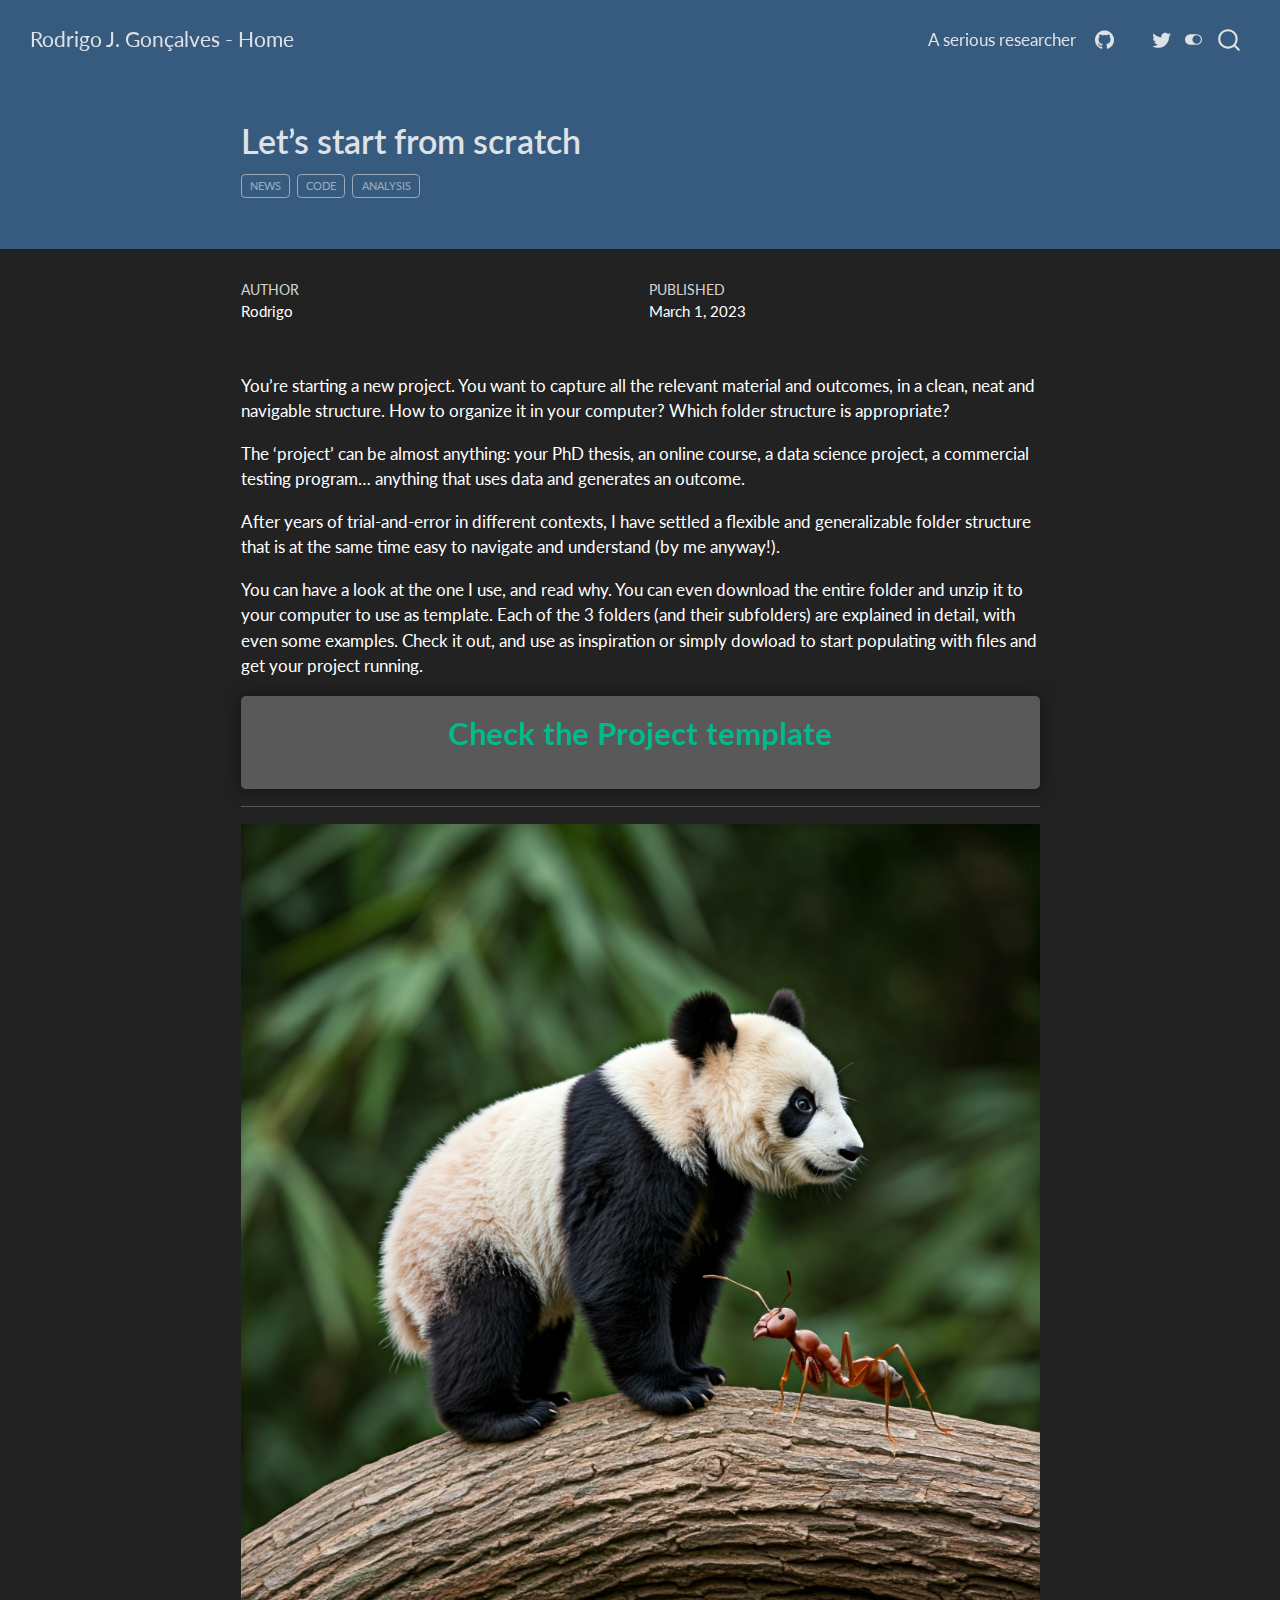
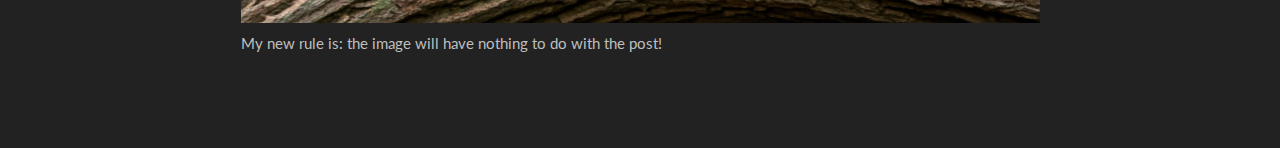
==== commit e9999480: "updated about-bluesky icon" ====
--- a/posts/post-with-code/index.html
+++ b/posts/post-with-code/index.html
@@ -43,6 +43,7 @@
 <link href="../../site_libs/bootstrap/bootstrap-icons.css" rel="stylesheet">
 <link href="../../site_libs/bootstrap/bootstrap-24ad075b21d75f1d6e94929729739b90.min.css" rel="stylesheet" append-hash="true" class="quarto-color-scheme" id="quarto-bootstrap" data-mode="light">
 <link href="../../site_libs/bootstrap/bootstrap-dark-7dce50e077d35fe26446cb22c4cb10bc.min.css" rel="stylesheet" append-hash="true" class="quarto-color-scheme quarto-color-alternate" id="quarto-bootstrap" data-mode="dark">
+<script src="../../site_libs/quarto-contrib/iconify-2.1.0/iconify-icon.min.js"></script>
 <script id="quarto-search-options" type="application/json">{
   "location": "navbar",
   "copy-button": false,
@@ -104,14 +105,14 @@
 </i> 
 <span class="menu-text"></span></a>
   </li>  
+  <li class="nav-item">
+    <a class="nav-link" href="https://bsky.app/profile/plankton-science.bsky.social"> 
+<span class="menu-text"><iconify-icon role="img" inline="" icon="fa6-brands:bluesky" aria-label="Icon bluesky from fa6-brands Iconify.design set." title="Icon bluesky from fa6-brands Iconify.design set."></iconify-icon></span></a>
+  </li>  
   <li class="nav-item compact">
     <a class="nav-link" href="https://x.com/underwater_pea"> <i class="bi bi-twitter" role="img">
 </i> 
 <span class="menu-text"></span></a>
-  </li>  
-  <li class="nav-item">
-    <a class="nav-link" href="https://bsky.app/profile/plankton-science.bsky.social"> 
-<span class="menu-text">https://bsky.app/profile/plankton-science.bsky.social</span></a>
   </li>  
 </ul>
           </div> <!-- /navcollapse -->
